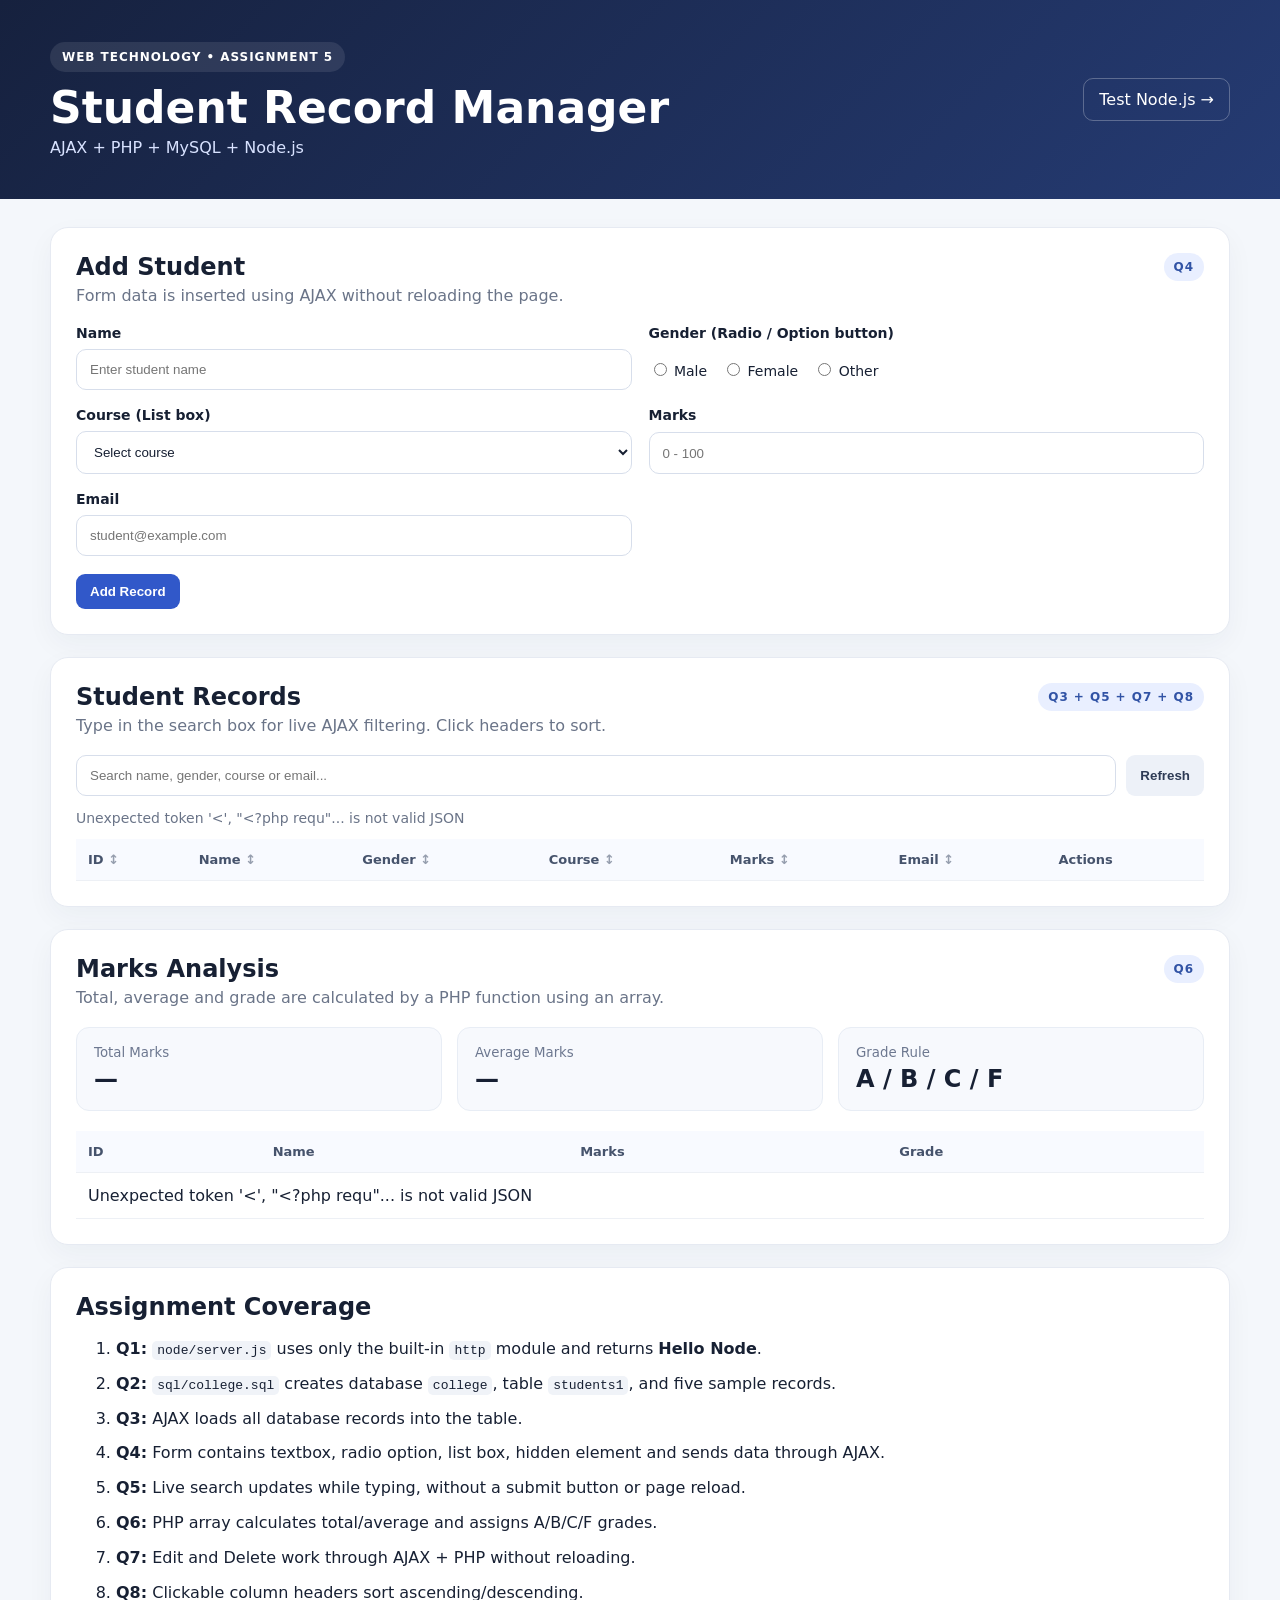
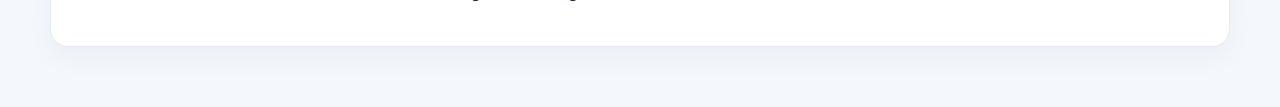
==== 5/index.html @ ca146c42 ".................." ====
<!DOCTYPE html>
<html lang="en">
<head>
    <meta charset="UTF-8">
    <meta name="viewport" content="width=device-width, initial-scale=1.0">
    <title>Assignment 5 | AJAX PHP SQL Node.js</title>
    <link rel="stylesheet" href="css/style.css">
</head>
<body>
<header class="hero">
    <div>
        <span class="badge">WEB TECHNOLOGY • ASSIGNMENT 5</span>
        <h1>Student Record Manager</h1>
        <p>AJAX + PHP + MySQL + Node.js</p>
    </div>
    <a class="node-link" href="http://localhost:3000" target="_blank">Test Node.js →</a>
</header>

<main class="container">
    <section class="card">
        <div class="section-heading">
            <div>
                <h2>Add Student</h2>
                <p>Form data is inserted using AJAX without reloading the page.</p>
            </div>
            <span class="qtag">Q4</span>
        </div>

        <form id="studentForm">
            <div class="form-grid">
                <label>
                    Name
                    <input type="text" id="name" name="name" placeholder="Enter student name" required>
                </label>

                <label>
                    Gender (Radio / Option button)
                    <span class="radio-group">
                        <span><input type="radio" name="gender" value="Male" required> Male</span>
                        <span><input type="radio" name="gender" value="Female"> Female</span>
                        <span><input type="radio" name="gender" value="Other"> Other</span>
                    </span>
                </label>

                <label>
                    Course (List box)
                    <select id="course" name="course" required>
                        <option value="">Select course</option>
                        <option value="CSE">CSE</option>
                        <option value="ECE">ECE</option>
                        <option value="IT">IT</option>
                        <option value="EE">EE</option>
                        <option value="ME">ME</option>
                    </select>
                </label>

                <label>
                    Marks
                    <input type="number" id="marks" name="marks" min="0" max="100" placeholder="0 - 100" required>
                </label>

                <label>
                    Email
                    <input type="email" id="email" name="email" placeholder="student@example.com" required>
                </label>

                <input type="hidden" name="source" value="assignment5">
            </div>
            <button class="primary" type="submit">Add Record</button>
            <span id="formMessage" class="message"></span>
        </form>
    </section>

    <section class="card">
        <div class="section-heading">
            <div>
                <h2>Student Records</h2>
                <p>Type in the search box for live AJAX filtering. Click headers to sort.</p>
            </div>
            <span class="qtag">Q3 + Q5 + Q7 + Q8</span>
        </div>

        <div class="toolbar">
            <input type="search" id="search" placeholder="Search name, gender, course or email...">
            <button id="refreshBtn" class="secondary">Refresh</button>
        </div>

        <div id="tableStatus" class="status">Loading records...</div>
        <div class="table-wrap">
            <table>
                <thead>
                    <tr>
                        <th data-sort="id">ID <span>↕</span></th>
                        <th data-sort="name">Name <span>↕</span></th>
                        <th data-sort="gender">Gender <span>↕</span></th>
                        <th data-sort="course">Course <span>↕</span></th>
                        <th data-sort="marks">Marks <span>↕</span></th>
                        <th data-sort="email">Email <span>↕</span></th>
                        <th>Actions</th>
                    </tr>
                </thead>
                <tbody id="studentBody"></tbody>
            </table>
        </div>
    </section>

    <section class="card">
        <div class="section-heading">
            <div>
                <h2>Marks Analysis</h2>
                <p>Total, average and grade are calculated by a PHP function using an array.</p>
            </div>
            <span class="qtag">Q6</span>
        </div>

        <div class="stats">
            <div class="stat"><small>Total Marks</small><strong id="totalMarks">—</strong></div>
            <div class="stat"><small>Average Marks</small><strong id="avgMarks">—</strong></div>
            <div class="stat"><small>Grade Rule</small><strong>A / B / C / F</strong></div>
        </div>

        <div class="table-wrap">
            <table>
                <thead>
                    <tr><th>ID</th><th>Name</th><th>Marks</th><th>Grade</th></tr>
                </thead>
                <tbody id="statsBody"></tbody>
            </table>
        </div>
    </section>

    <section class="card instructions">
        <h2>Assignment Coverage</h2>
        <ol>
            <li><b>Q1:</b> <code>node/server.js</code> uses only the built-in <code>http</code> module and returns <b>Hello Node</b>.</li>
            <li><b>Q2:</b> <code>sql/college.sql</code> creates database <code>college</code>, table <code>students1</code>, and five sample records.</li>
            <li><b>Q3:</b> AJAX loads all database records into the table.</li>
            <li><b>Q4:</b> Form contains textbox, radio option, list box, hidden element and sends data through AJAX.</li>
            <li><b>Q5:</b> Live search updates while typing, without a submit button or page reload.</li>
            <li><b>Q6:</b> PHP array calculates total/average and assigns A/B/C/F grades.</li>
            <li><b>Q7:</b> Edit and Delete work through AJAX + PHP without reloading.</li>
            <li><b>Q8:</b> Clickable column headers sort ascending/descending.</li>
        </ol>
    </section>
</main>

<div id="editModal" class="modal hidden">
    <div class="modal-box">
        <button id="closeModal" class="close">×</button>
        <h2>Edit Student</h2>
        <form id="editForm">
            <input type="hidden" id="editId">
            <label>Name<input id="editName" required></label>
            <label>Gender
                <select id="editGender" required>
                    <option>Male</option><option>Female</option><option>Other</option>
                </select>
            </label>
            <label>Course
                <select id="editCourse" required>
                    <option>CSE</option><option>ECE</option><option>IT</option><option>EE</option><option>ME</option>
                </select>
            </label>
            <label>Marks<input type="number" id="editMarks" min="0" max="100" required></label>
            <label>Email<input type="email" id="editEmail" required></label>
            <button class="primary" type="submit">Save Changes</button>
            <span id="editMessage" class="message"></span>
        </form>
    </div>
</div>

<script src="js/app.js"></script>
</body>
</html>
---- 5/css/style.css ----
* { box-sizing: border-box; }

:root {
    font-family: Inter, ui-sans-serif, system-ui, -apple-system, BlinkMacSystemFont, "Segoe UI", sans-serif;
    color: #172033;
    background: #f4f7fb;
}

body { margin: 0; }

.hero {
    background: linear-gradient(135deg, #16213e, #253b73);
    color: white;
    padding: 42px max(24px, calc((100% - 1180px) / 2));
    display: flex;
    justify-content: space-between;
    gap: 20px;
    align-items: center;
}

.hero h1 { margin: 10px 0 5px; font-size: clamp(28px, 4vw, 44px); }
.hero p { margin: 0; color: #d8e2ff; }
.badge, .qtag {
    display: inline-block;
    border-radius: 999px;
    font-size: 12px;
    font-weight: 800;
    letter-spacing: .08em;
}
.badge { background: #ffffff18; padding: 8px 12px; }
.qtag { background: #e9efff; color: #3153a5; padding: 7px 10px; }

.node-link {
    color: white;
    text-decoration: none;
    border: 1px solid #ffffff44;
    padding: 11px 15px;
    border-radius: 10px;
    white-space: nowrap;
}

.container { width: min(1180px, calc(100% - 32px)); margin: 28px auto 60px; }

.card {
    background: white;
    border: 1px solid #e6eaf2;
    border-radius: 18px;
    padding: 25px;
    margin-bottom: 22px;
    box-shadow: 0 10px 28px #1c2b4b0b;
}

.section-heading {
    display: flex;
    justify-content: space-between;
    gap: 15px;
    align-items: flex-start;
    margin-bottom: 20px;
}
h2 { margin: 0 0 5px; }
.section-heading p { margin: 0; color: #6a7488; }

.form-grid {
    display: grid;
    grid-template-columns: repeat(2, minmax(0, 1fr));
    gap: 17px;
}
label { display: grid; gap: 8px; font-weight: 700; font-size: 14px; }
input, select {
    width: 100%;
    border: 1px solid #d7deeb;
    border-radius: 10px;
    padding: 12px 13px;
    background: #fff;
    color: #172033;
    outline: none;
}
input:focus, select:focus { border-color: #5675d9; box-shadow: 0 0 0 3px #5675d91c; }

.radio-group { display: flex; gap: 15px; flex-wrap: wrap; padding: 11px 0; }
.radio-group span { font-weight: 500; }
.radio-group input { width: auto; }

button {
    border: 0;
    border-radius: 9px;
    padding: 10px 14px;
    cursor: pointer;
    font-weight: 750;
}
.primary { background: #3158c9; color: white; margin-top: 18px; }
.secondary { background: #edf1f8; color: #2e3b55; }
.primary:hover { background: #2749aa; }

.message { margin-left: 10px; font-weight: 700; }
.success { color: #13834a; }
.error { color: #c5313e; }

.toolbar { display: flex; gap: 10px; margin-bottom: 14px; }
.toolbar input { flex: 1; }

.status { color: #6a7488; margin: 8px 0 13px; font-size: 14px; }
.table-wrap { overflow-x: auto; }
table { width: 100%; border-collapse: collapse; min-width: 780px; }
th, td { padding: 13px 12px; border-bottom: 1px solid #edf0f5; text-align: left; }
th {
    background: #f8faff;
    color: #46536c;
    font-size: 13px;
    cursor: pointer;
    user-select: none;
}
th span { opacity: .55; }
tbody tr:hover { background: #fafcff; }

.pill, .grade {
    display: inline-block;
    padding: 4px 9px;
    border-radius: 999px;
    font-size: 12px;
    font-weight: 800;
}
.pill { background: #edf2ff; color: #3153a5; }
.grade-A { background: #dff7e8; color: #11783f; }
.grade-B { background: #e1efff; color: #185c9f; }
.grade-C { background: #fff0cf; color: #8c5c00; }
.grade-F { background: #ffe1e4; color: #ae2634; }

.actions { display: flex; gap: 6px; }
.edit { background: #e8efff; color: #2d57b6; }
.delete { background: #ffe7e9; color: #ad2632; }
.empty { text-align: center; padding: 30px; color: #7c879b; }

.stats {
    display: grid;
    grid-template-columns: repeat(3, 1fr);
    gap: 15px;
    margin-bottom: 20px;
}
.stat { background: #f7f9fd; border: 1px solid #e8edf5; border-radius: 13px; padding: 17px; }
.stat small { display: block; color: #6d7890; margin-bottom: 5px; }
.stat strong { font-size: 24px; }

.instructions li { margin: 10px 0; line-height: 1.55; }
code { background: #f0f3f8; padding: 2px 5px; border-radius: 5px; }

.modal {
    position: fixed; inset: 0; background: #10182b88;
    display: grid; place-items: center; padding: 20px; z-index: 5;
}
.hidden { display: none; }
.modal-box {
    position: relative; width: min(520px, 100%); background: white;
    border-radius: 18px; padding: 25px; box-shadow: 0 25px 70px #0004;
}
.modal-box form { display: grid; gap: 13px; margin-top: 18px; }
.close { position: absolute; right: 15px; top: 12px; font-size: 25px; background: transparent; }

@media (max-width: 720px) {
    .hero { display: block; }
    .node-link { display: inline-block; margin-top: 20px; }
    .form-grid, .stats { grid-template-columns: 1fr; }
    .toolbar { flex-direction: column; }
    .message { display: block; margin: 10px 0 0; }
}
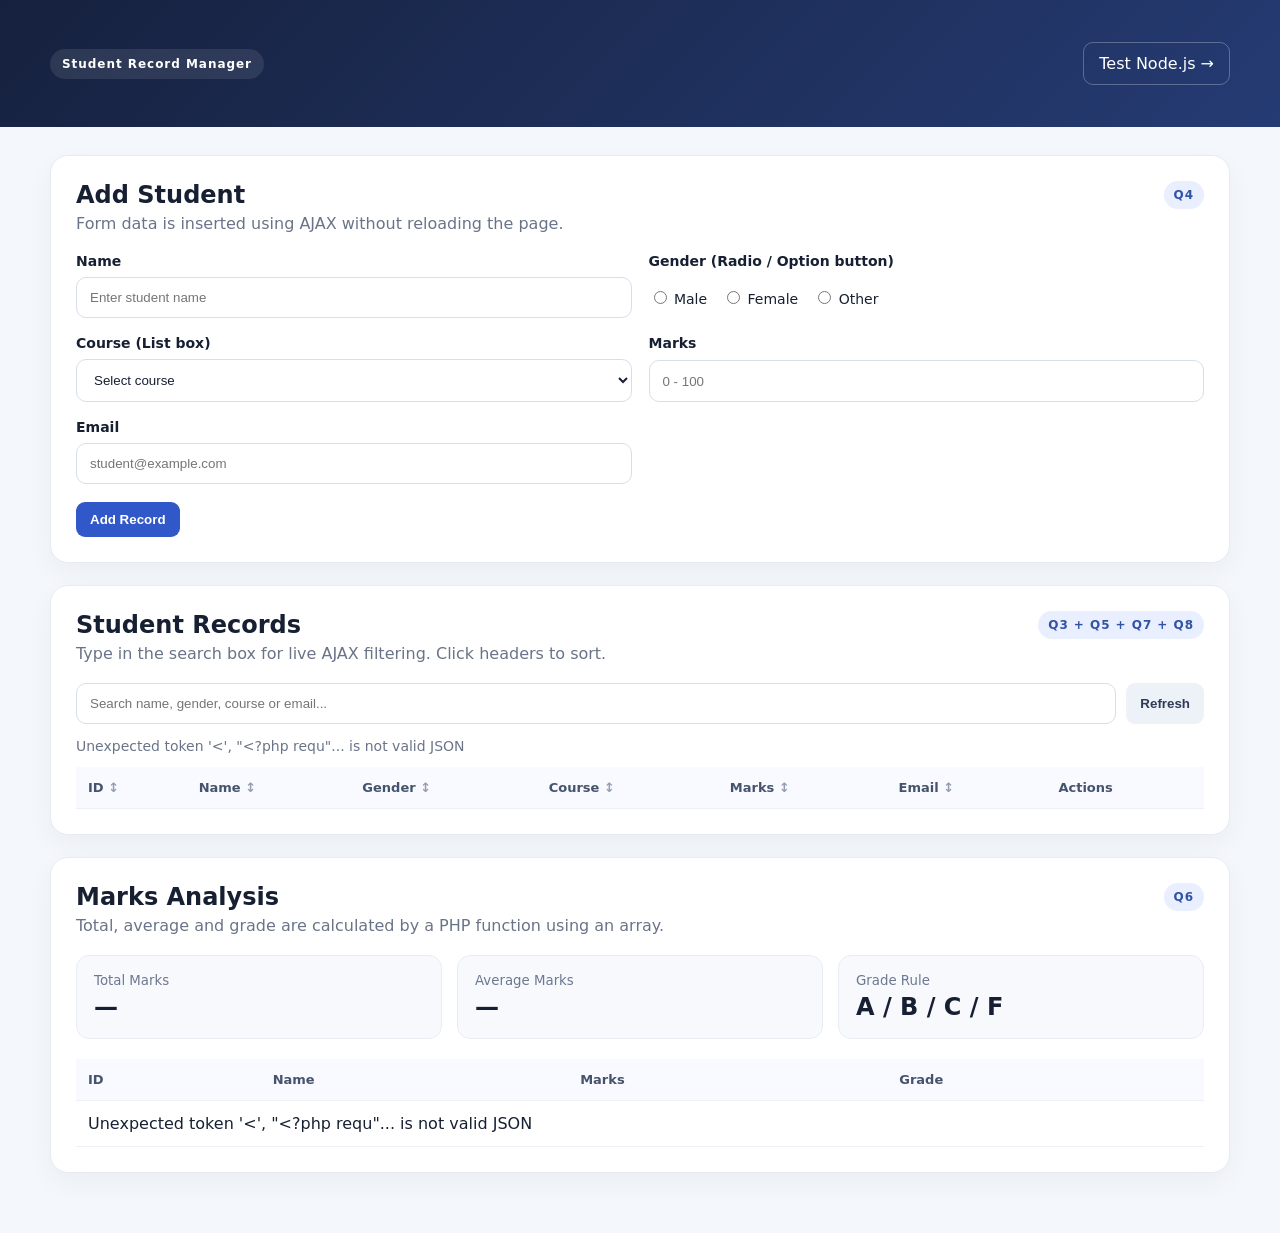
==== commit c3ad46d0: "cleanup" ====
--- a/5/index.html
+++ b/5/index.html
@@ -9,9 +9,7 @@
 <body>
 <header class="hero">
     <div>
-        <span class="badge">WEB TECHNOLOGY • ASSIGNMENT 5</span>
-        <h1>Student Record Manager</h1>
-        <p>AJAX + PHP + MySQL + Node.js</p>
+        <span class="badge">Student Record Manager</span>
     </div>
     <a class="node-link" href="http://localhost:3000" target="_blank">Test Node.js →</a>
 </header>
@@ -129,19 +127,6 @@
         </div>
     </section>
 
-    <section class="card instructions">
-        <h2>Assignment Coverage</h2>
-        <ol>
-            <li><b>Q1:</b> <code>node/server.js</code> uses only the built-in <code>http</code> module and returns <b>Hello Node</b>.</li>
-            <li><b>Q2:</b> <code>sql/college.sql</code> creates database <code>college</code>, table <code>students1</code>, and five sample records.</li>
-            <li><b>Q3:</b> AJAX loads all database records into the table.</li>
-            <li><b>Q4:</b> Form contains textbox, radio option, list box, hidden element and sends data through AJAX.</li>
-            <li><b>Q5:</b> Live search updates while typing, without a submit button or page reload.</li>
-            <li><b>Q6:</b> PHP array calculates total/average and assigns A/B/C/F grades.</li>
-            <li><b>Q7:</b> Edit and Delete work through AJAX + PHP without reloading.</li>
-            <li><b>Q8:</b> Clickable column headers sort ascending/descending.</li>
-        </ol>
-    </section>
 </main>
 
 <div id="editModal" class="modal hidden">
